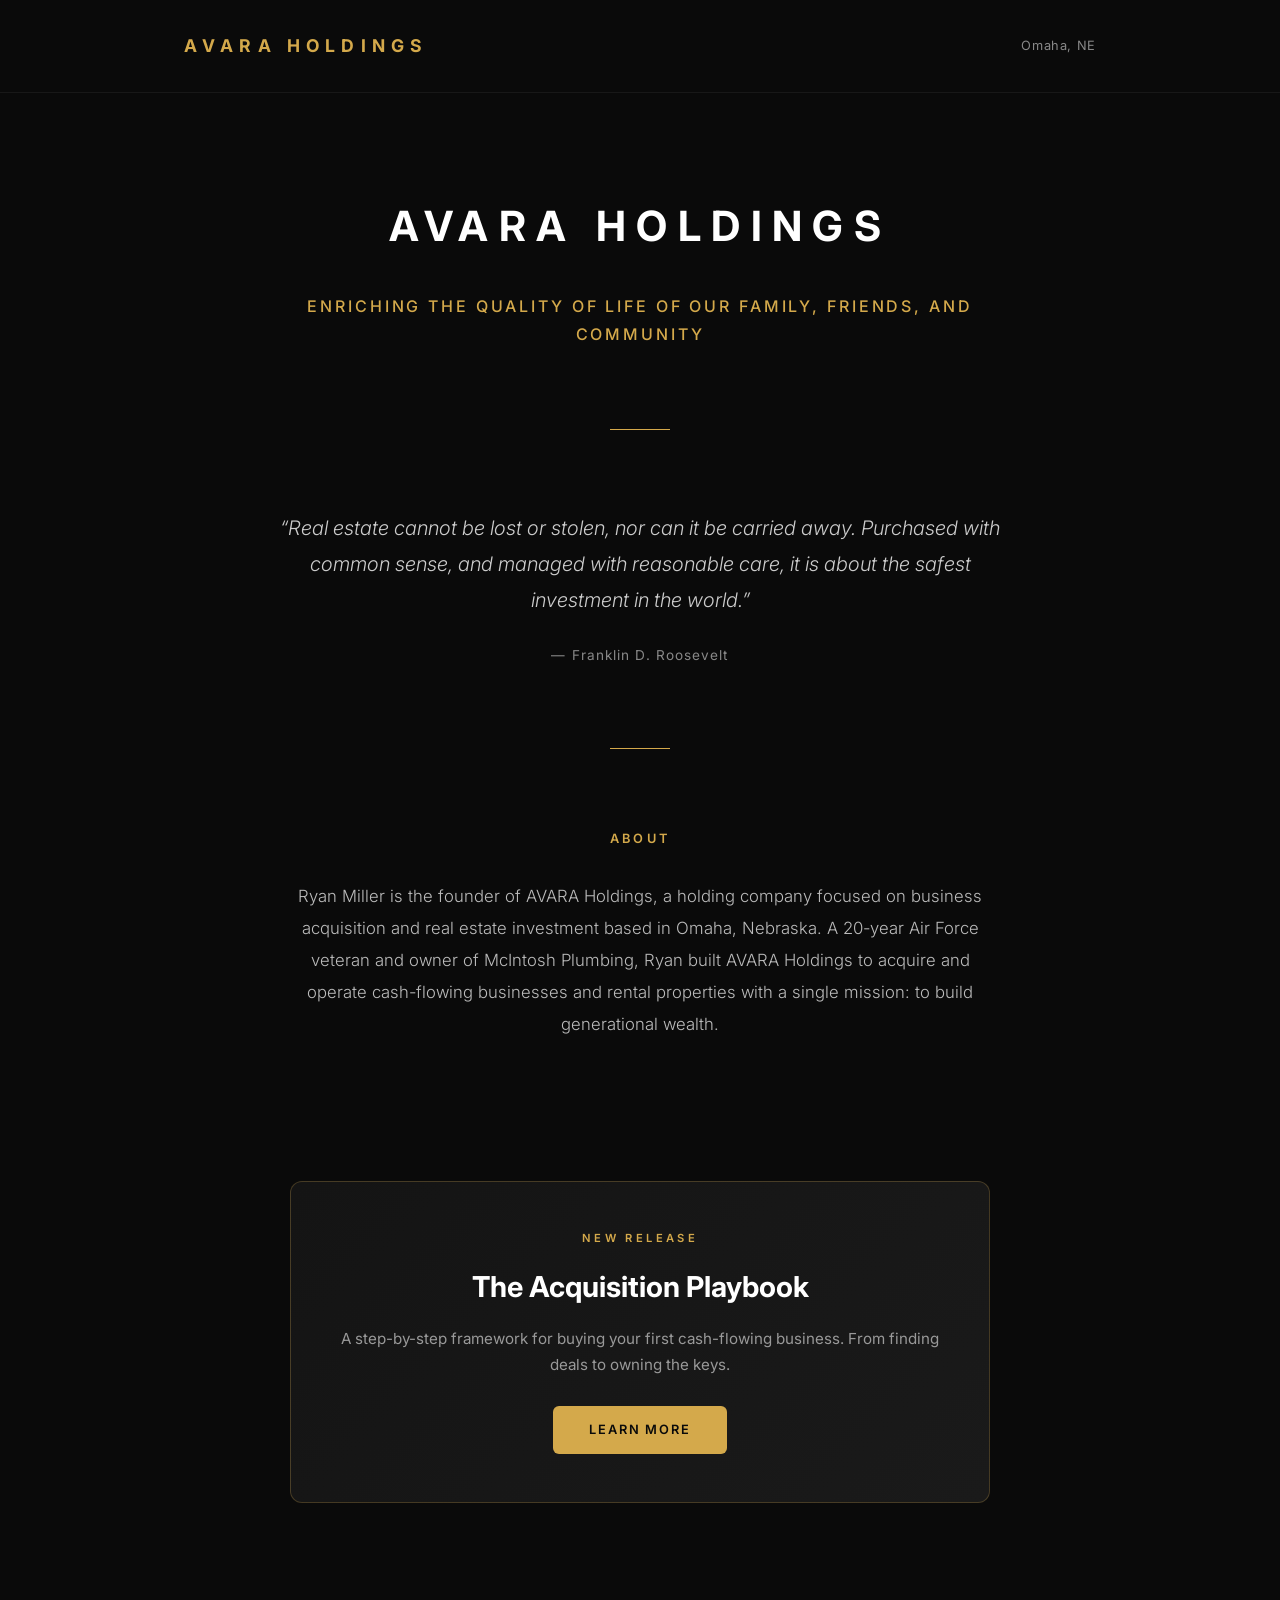
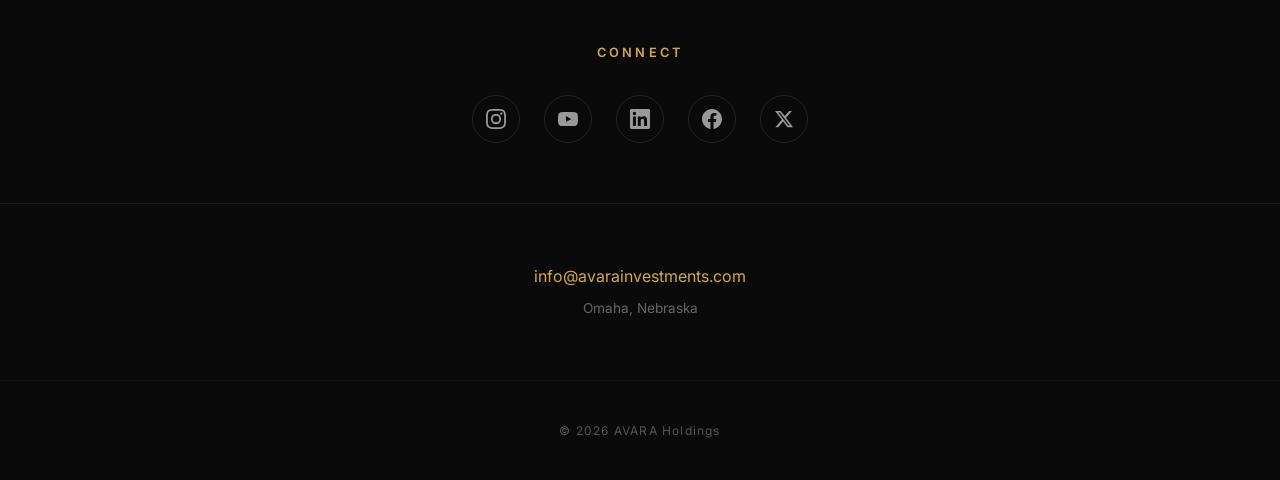
==== index.html @ 90731665 "Initial AVARA Holdings site with playbook sales page" ====
<!DOCTYPE html>
<html lang="en">
<head>
<meta charset="UTF-8">
<meta name="viewport" content="width=device-width, initial-scale=1.0">
<title>AVARA Holdings — Business Acquisition & Real Estate Investment</title>
<meta name="description" content="AVARA Holdings is a holding company focused on business acquisition and real estate investment based in Omaha, Nebraska. Founded by Ryan Miller.">
<link rel="preconnect" href="https://fonts.googleapis.com">
<link rel="preconnect" href="https://fonts.gstatic.com" crossorigin>
<link href="https://fonts.googleapis.com/css2?family=Inter:wght@300;400;500;600;700&display=swap" rel="stylesheet">
<style>
*, *::before, *::after { margin: 0; padding: 0; box-sizing: border-box; }
html { scroll-behavior: smooth; }
body {
  font-family: "Inter", -apple-system, BlinkMacSystemFont, sans-serif;
  background: #0a0a0a;
  color: #e8e8e8;
  line-height: 1.6;
  -webkit-font-smoothing: antialiased;
}
a { color: inherit; text-decoration: none; }

.container {
  max-width: 960px;
  margin: 0 auto;
  padding: 0 24px;
}

/* NAV */
nav {
  padding: 32px 0;
  border-bottom: 1px solid rgba(255,255,255,0.06);
}
nav .container {
  display: flex;
  justify-content: space-between;
  align-items: center;
}
.logo {
  font-size: 1.1rem;
  font-weight: 700;
  letter-spacing: 0.35em;
  color: #d4a94b;
}
.nav-contact {
  font-size: 0.8rem;
  color: #888;
  letter-spacing: 0.05em;
}

/* HERO */
.hero {
  padding: 100px 0 80px;
  text-align: center;
}
.hero h1 {
  font-size: clamp(1.8rem, 4vw, 2.6rem);
  font-weight: 700;
  letter-spacing: 0.25em;
  color: #fff;
  margin-bottom: 32px;
}
.mission {
  font-size: clamp(0.85rem, 2vw, 1rem);
  font-weight: 500;
  letter-spacing: 0.18em;
  color: #d4a94b;
  text-transform: uppercase;
  max-width: 700px;
  margin: 0 auto;
  line-height: 1.8;
}

/* DIVIDER */
.divider {
  width: 60px;
  height: 1px;
  background: #d4a94b;
  margin: 0 auto;
}

/* QUOTE */
.quote-section {
  padding: 80px 0;
  text-align: center;
}
.quote-section blockquote {
  font-size: clamp(1rem, 2.5vw, 1.25rem);
  font-weight: 300;
  font-style: italic;
  color: #ccc;
  max-width: 720px;
  margin: 0 auto 24px;
  line-height: 1.8;
}
.quote-section cite {
  font-size: 0.85rem;
  font-style: normal;
  color: #888;
  letter-spacing: 0.08em;
}

/* ABOUT */
.about-section {
  padding: 80px 0;
}
.about-section h2 {
  font-size: 0.8rem;
  font-weight: 600;
  letter-spacing: 0.25em;
  text-transform: uppercase;
  color: #d4a94b;
  margin-bottom: 32px;
  text-align: center;
}
.about-text {
  font-size: 1.05rem;
  font-weight: 300;
  color: #bbb;
  max-width: 700px;
  margin: 0 auto;
  text-align: center;
  line-height: 1.9;
}

/* PLAYBOOK CARD */
.playbook-section {
  padding: 60px 0 80px;
}
.playbook-card {
  display: block;
  background: linear-gradient(135deg, #141414 0%, #1a1a1a 100%);
  border: 1px solid rgba(212, 169, 75, 0.25);
  border-radius: 12px;
  padding: 48px 40px;
  text-align: center;
  transition: border-color 0.3s ease, transform 0.2s ease;
  max-width: 700px;
  margin: 0 auto;
}
.playbook-card:hover {
  border-color: rgba(212, 169, 75, 0.5);
  transform: translateY(-2px);
}
.playbook-label {
  font-size: 0.7rem;
  font-weight: 600;
  letter-spacing: 0.3em;
  text-transform: uppercase;
  color: #d4a94b;
  margin-bottom: 16px;
}
.playbook-card h3 {
  font-size: clamp(1.4rem, 3vw, 1.8rem);
  font-weight: 700;
  color: #fff;
  margin-bottom: 16px;
}
.playbook-card p {
  font-size: 0.95rem;
  color: #999;
  margin-bottom: 28px;
  line-height: 1.7;
}
.playbook-btn {
  display: inline-block;
  background: #d4a94b;
  color: #0a0a0a;
  font-size: 0.8rem;
  font-weight: 600;
  letter-spacing: 0.15em;
  text-transform: uppercase;
  padding: 14px 36px;
  border-radius: 6px;
  transition: background 0.3s ease;
}
.playbook-btn:hover {
  background: #e0b85c;
}

/* SOCIAL */
.social-section {
  padding: 60px 0;
  text-align: center;
}
.social-section h2 {
  font-size: 0.8rem;
  font-weight: 600;
  letter-spacing: 0.25em;
  text-transform: uppercase;
  color: #d4a94b;
  margin-bottom: 32px;
}
.social-links {
  display: flex;
  justify-content: center;
  gap: 24px;
  flex-wrap: wrap;
}
.social-link {
  display: flex;
  align-items: center;
  justify-content: center;
  width: 48px;
  height: 48px;
  border: 1px solid rgba(255,255,255,0.1);
  border-radius: 50%;
  transition: border-color 0.3s ease, background 0.3s ease;
}
.social-link:hover {
  border-color: #d4a94b;
  background: rgba(212, 169, 75, 0.08);
}
.social-link svg {
  width: 20px;
  height: 20px;
  fill: #999;
  transition: fill 0.3s ease;
}
.social-link:hover svg {
  fill: #d4a94b;
}

/* CONTACT */
.contact-section {
  padding: 60px 0;
  text-align: center;
  border-top: 1px solid rgba(255,255,255,0.06);
}
.contact-section a {
  color: #d4a94b;
  transition: color 0.3s ease;
}
.contact-section a:hover {
  color: #e0b85c;
}
.contact-email {
  font-size: 1rem;
  margin-bottom: 8px;
}
.contact-location {
  font-size: 0.85rem;
  color: #666;
}

/* FOOTER */
footer {
  padding: 40px 0;
  text-align: center;
  border-top: 1px solid rgba(255,255,255,0.04);
}
footer p {
  font-size: 0.75rem;
  color: #555;
  letter-spacing: 0.1em;
}
</style>
</head>
<body>

<nav>
  <div class="container">
    <div class="logo">AVARA HOLDINGS</div>
    <div class="nav-contact">Omaha, NE</div>
  </div>
</nav>

<section class="hero">
  <div class="container">
    <h1>AVARA HOLDINGS</h1>
    <p class="mission">Enriching the quality of life of our family, friends, and community</p>
  </div>
</section>

<div class="divider"></div>

<section class="quote-section">
  <div class="container">
    <blockquote>
      &ldquo;Real estate cannot be lost or stolen, nor can it be carried away. Purchased with common sense, and managed with reasonable care, it is about the safest investment in the world.&rdquo;
    </blockquote>
    <cite>&mdash; Franklin D. Roosevelt</cite>
  </div>
</section>

<div class="divider"></div>

<section class="about-section">
  <div class="container">
    <h2>About</h2>
    <p class="about-text">
      Ryan Miller is the founder of AVARA Holdings, a holding company focused on business acquisition and real estate investment based in Omaha, Nebraska. A 20-year Air Force veteran and owner of McIntosh Plumbing, Ryan built AVARA Holdings to acquire and operate cash-flowing businesses and rental properties with a single mission: to build generational wealth.
    </p>
  </div>
</section>

<section class="playbook-section">
  <div class="container">
    <a href="https://playbook.avarainvestments.com" class="playbook-card">
      <div class="playbook-label">New Release</div>
      <h3>The Acquisition Playbook</h3>
      <p>A step-by-step framework for buying your first cash-flowing business. From finding deals to owning the keys.</p>
      <span class="playbook-btn">Learn More</span>
    </a>
  </div>
</section>

<section class="social-section">
  <div class="container">
    <h2>Connect</h2>
    <div class="social-links">
      <a href="https://instagram.com/ryanlmillerinvests" target="_blank" rel="noopener" class="social-link" aria-label="Instagram">
        <svg viewBox="0 0 24 24"><path d="M12 2.163c3.204 0 3.584.012 4.85.07 3.252.148 4.771 1.691 4.919 4.919.058 1.265.069 1.645.069 4.849 0 3.205-.012 3.584-.069 4.849-.149 3.225-1.664 4.771-4.919 4.919-1.266.058-1.644.07-4.85.07-3.204 0-3.584-.012-4.849-.07-3.26-.149-4.771-1.699-4.919-4.92-.058-1.265-.07-1.644-.07-4.849 0-3.204.013-3.583.07-4.849.149-3.227 1.664-4.771 4.919-4.919 1.266-.057 1.645-.069 4.849-.069zM12 0C8.741 0 8.333.014 7.053.072 2.695.272.273 2.69.073 7.052.014 8.333 0 8.741 0 12c0 3.259.014 3.668.072 4.948.2 4.358 2.618 6.78 6.98 6.98C8.333 23.986 8.741 24 12 24c3.259 0 3.668-.014 4.948-.072 4.354-.2 6.782-2.618 6.979-6.98.059-1.28.073-1.689.073-4.948 0-3.259-.014-3.667-.072-4.947-.196-4.354-2.617-6.78-6.979-6.98C15.668.014 15.259 0 12 0zm0 5.838a6.162 6.162 0 100 12.324 6.162 6.162 0 000-12.324zM12 16a4 4 0 110-8 4 4 0 010 8zm6.406-11.845a1.44 1.44 0 100 2.881 1.44 1.44 0 000-2.881z"/></svg>
      </a>
      <a href="https://youtube.com/@freedomfighterpodcast" target="_blank" rel="noopener" class="social-link" aria-label="YouTube">
        <svg viewBox="0 0 24 24"><path d="M23.498 6.186a3.016 3.016 0 00-2.122-2.136C19.505 3.545 12 3.545 12 3.545s-7.505 0-9.377.505A3.017 3.017 0 00.502 6.186C0 8.07 0 12 0 12s0 3.93.502 5.814a3.016 3.016 0 002.122 2.136c1.871.505 9.376.505 9.376.505s7.505 0 9.377-.505a3.015 3.015 0 002.122-2.136C24 15.93 24 12 24 12s0-3.93-.502-5.814zM9.545 15.568V8.432L15.818 12l-6.273 3.568z"/></svg>
      </a>
      <a href="https://linkedin.com/in/ryan-miller-pmp-3b0663103" target="_blank" rel="noopener" class="social-link" aria-label="LinkedIn">
        <svg viewBox="0 0 24 24"><path d="M20.447 20.452h-3.554v-5.569c0-1.328-.027-3.037-1.852-3.037-1.853 0-2.136 1.445-2.136 2.939v5.667H9.351V9h3.414v1.561h.046c.477-.9 1.637-1.85 3.37-1.85 3.601 0 4.267 2.37 4.267 5.455v6.286zM5.337 7.433a2.062 2.062 0 01-2.063-2.065 2.064 2.064 0 112.063 2.065zm1.782 13.019H3.555V9h3.564v11.452zM22.225 0H1.771C.792 0 0 .774 0 1.729v20.542C0 23.227.792 24 1.771 24h20.451C23.2 24 24 23.227 24 22.271V1.729C24 .774 23.2 0 22.222 0h.003z"/></svg>
      </a>
      <a href="https://facebook.com/ryanlmillerinvests" target="_blank" rel="noopener" class="social-link" aria-label="Facebook">
        <svg viewBox="0 0 24 24"><path d="M24 12.073c0-6.627-5.373-12-12-12s-12 5.373-12 12c0 5.99 4.388 10.954 10.125 11.854v-8.385H7.078v-3.47h3.047V9.43c0-3.007 1.792-4.669 4.533-4.669 1.312 0 2.686.235 2.686.235v2.953H15.83c-1.491 0-1.956.925-1.956 1.874v2.25h3.328l-.532 3.47h-2.796v8.385C19.612 23.027 24 18.062 24 12.073z"/></svg>
      </a>
      <a href="https://x.com/ryanlmiller81" target="_blank" rel="noopener" class="social-link" aria-label="X">
        <svg viewBox="0 0 24 24"><path d="M18.244 2.25h3.308l-7.227 8.26 8.502 11.24H16.17l-5.214-6.817L4.99 21.75H1.68l7.73-8.835L1.254 2.25H8.08l4.713 6.231zm-1.161 17.52h1.833L7.084 4.126H5.117z"/></svg>
      </a>
    </div>
  </div>
</section>

<section class="contact-section">
  <div class="container">
    <p class="contact-email"><a href="mailto:info@avarainvestments.com">info@avarainvestments.com</a></p>
    <p class="contact-location">Omaha, Nebraska</p>
  </div>
</section>

<footer>
  <div class="container">
    <p>&copy; 2026 AVARA Holdings</p>
  </div>
</footer>

</body>
</html>
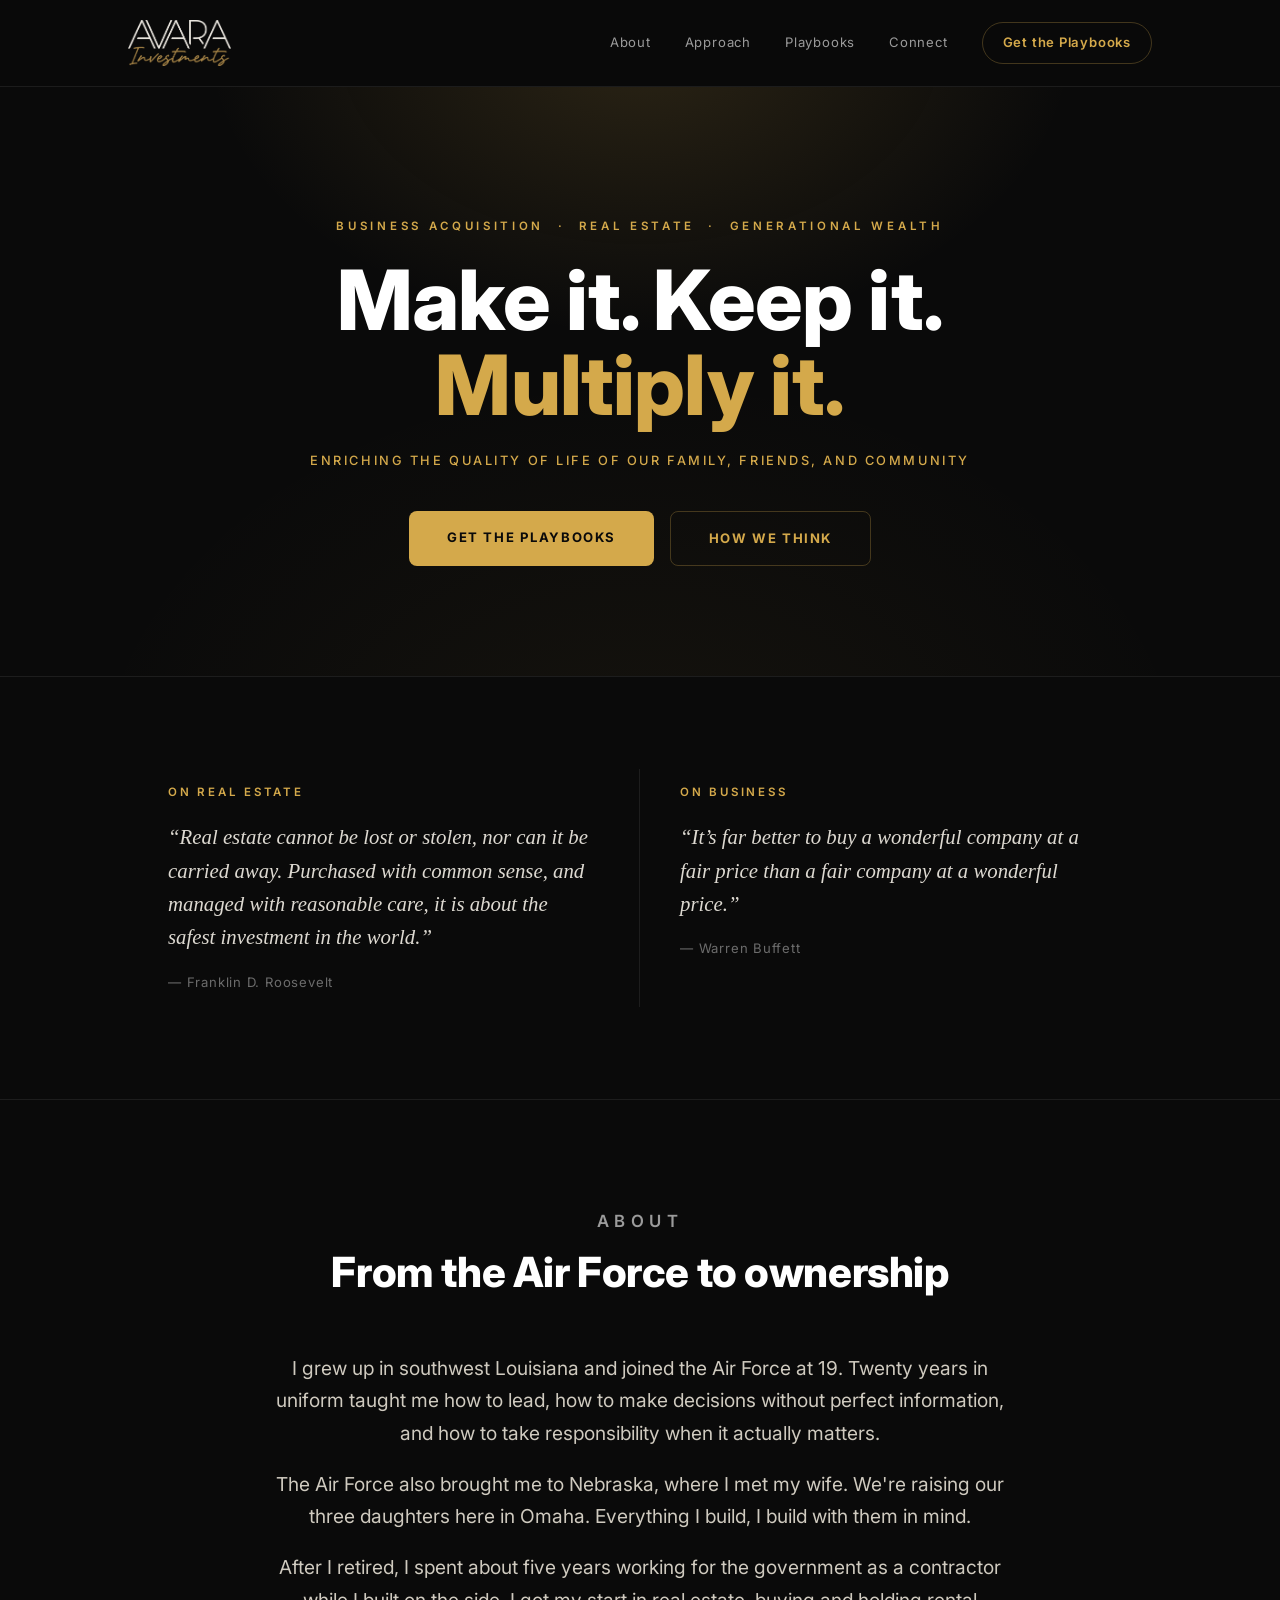
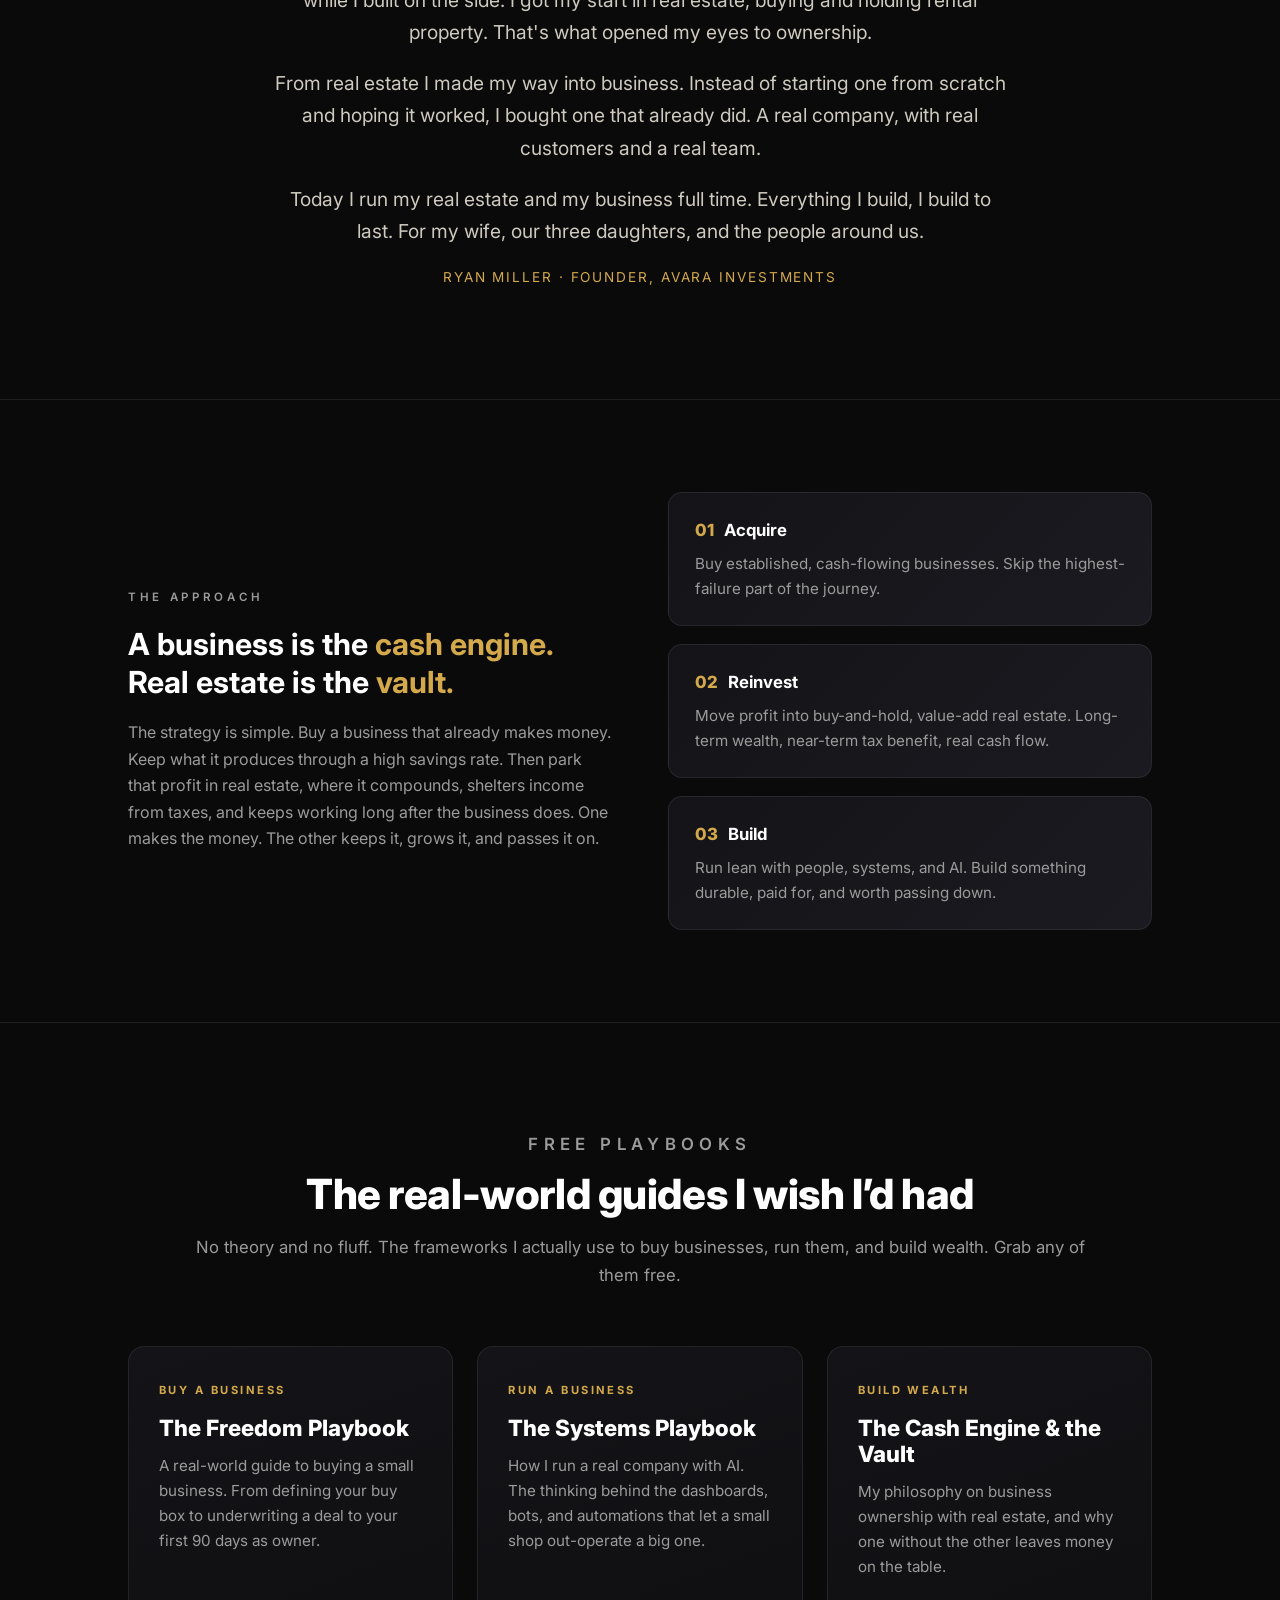
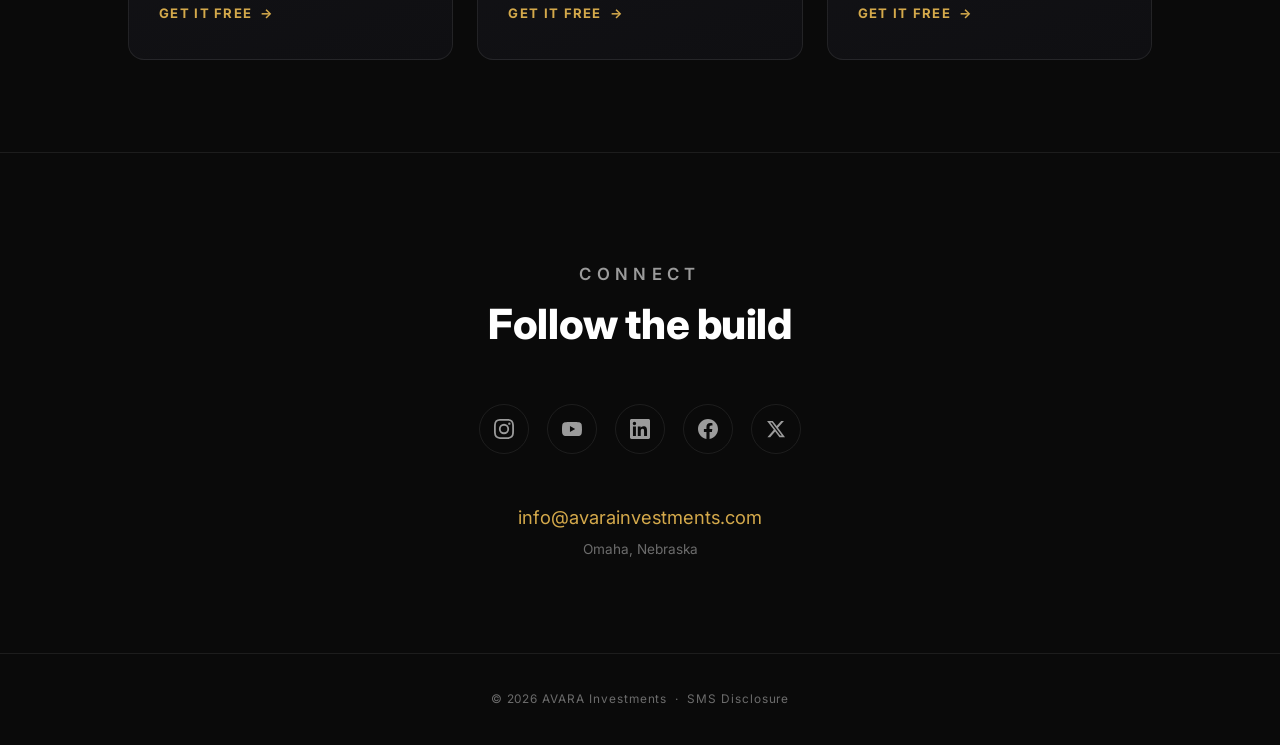
==== commit 5ccee349: "WIP redesign: new homepage, AVARA Investments logo, 3 uniform magnet PDFs Not yet live. Homepage (he" ====
--- a/index.html
+++ b/index.html
@@ -3,311 +3,127 @@
 <head>
 <meta charset="UTF-8">
 <meta name="viewport" content="width=device-width, initial-scale=1.0">
-<title>AVARA Holdings — Business Acquisition & Real Estate Investment</title>
-<meta name="description" content="AVARA Holdings is a holding company focused on business acquisition and real estate investment based in Omaha, Nebraska. Founded by Ryan Miller.">
+<title>AVARA Investments — Business Acquisition & Real Estate Investment</title>
+<meta name="description" content="AVARA Investments buys cash-flowing businesses, reinvests in real estate, and builds generational wealth. Founded by Ryan Miller in Omaha, Nebraska.">
 <link rel="preconnect" href="https://fonts.googleapis.com">
 <link rel="preconnect" href="https://fonts.gstatic.com" crossorigin>
-<link href="https://fonts.googleapis.com/css2?family=Inter:wght@300;400;500;600;700&display=swap" rel="stylesheet">
-<style>
-*, *::before, *::after { margin: 0; padding: 0; box-sizing: border-box; }
-html { scroll-behavior: smooth; }
-body {
-  font-family: "Inter", -apple-system, BlinkMacSystemFont, sans-serif;
-  background: #0a0a0a;
-  color: #e8e8e8;
-  line-height: 1.6;
-  -webkit-font-smoothing: antialiased;
-}
-a { color: inherit; text-decoration: none; }
-
-.container {
-  max-width: 960px;
-  margin: 0 auto;
-  padding: 0 24px;
-}
-
-/* NAV */
-nav {
-  padding: 32px 0;
-  border-bottom: 1px solid rgba(255,255,255,0.06);
-}
-nav .container {
-  display: flex;
-  justify-content: space-between;
-  align-items: center;
-}
-.logo {
-  font-size: 1.1rem;
-  font-weight: 700;
-  letter-spacing: 0.35em;
-  color: #d4a94b;
-}
-.nav-contact {
-  font-size: 0.8rem;
-  color: #888;
-  letter-spacing: 0.05em;
-}
-
-/* HERO */
-.hero {
-  padding: 100px 0 80px;
-  text-align: center;
-}
-.hero h1 {
-  font-size: clamp(1.8rem, 4vw, 2.6rem);
-  font-weight: 700;
-  letter-spacing: 0.25em;
-  color: #fff;
-  margin-bottom: 32px;
-}
-.mission {
-  font-size: clamp(0.85rem, 2vw, 1rem);
-  font-weight: 500;
-  letter-spacing: 0.18em;
-  color: #d4a94b;
-  text-transform: uppercase;
-  max-width: 700px;
-  margin: 0 auto;
-  line-height: 1.8;
-}
-
-/* DIVIDER */
-.divider {
-  width: 60px;
-  height: 1px;
-  background: #d4a94b;
-  margin: 0 auto;
-}
-
-/* QUOTE */
-.quote-section {
-  padding: 80px 0;
-  text-align: center;
-}
-.quote-section blockquote {
-  font-size: clamp(1rem, 2.5vw, 1.25rem);
-  font-weight: 300;
-  font-style: italic;
-  color: #ccc;
-  max-width: 720px;
-  margin: 0 auto 24px;
-  line-height: 1.8;
-}
-.quote-section cite {
-  font-size: 0.85rem;
-  font-style: normal;
-  color: #888;
-  letter-spacing: 0.08em;
-}
-
-/* ABOUT */
-.about-section {
-  padding: 80px 0;
-}
-.about-section h2 {
-  font-size: 0.8rem;
-  font-weight: 600;
-  letter-spacing: 0.25em;
-  text-transform: uppercase;
-  color: #d4a94b;
-  margin-bottom: 32px;
-  text-align: center;
-}
-.about-text {
-  font-size: 1.05rem;
-  font-weight: 300;
-  color: #bbb;
-  max-width: 700px;
-  margin: 0 auto;
-  text-align: center;
-  line-height: 1.9;
-}
-
-/* PLAYBOOK CARD */
-.playbook-section {
-  padding: 60px 0 80px;
-}
-.playbook-card {
-  display: block;
-  background: linear-gradient(135deg, #141414 0%, #1a1a1a 100%);
-  border: 1px solid rgba(212, 169, 75, 0.25);
-  border-radius: 12px;
-  padding: 48px 40px;
-  text-align: center;
-  transition: border-color 0.3s ease, transform 0.2s ease;
-  max-width: 700px;
-  margin: 0 auto;
-}
-.playbook-card:hover {
-  border-color: rgba(212, 169, 75, 0.5);
-  transform: translateY(-2px);
-}
-.playbook-label {
-  font-size: 0.7rem;
-  font-weight: 600;
-  letter-spacing: 0.3em;
-  text-transform: uppercase;
-  color: #d4a94b;
-  margin-bottom: 16px;
-}
-.playbook-card h3 {
-  font-size: clamp(1.4rem, 3vw, 1.8rem);
-  font-weight: 700;
-  color: #fff;
-  margin-bottom: 16px;
-}
-.playbook-card p {
-  font-size: 0.95rem;
-  color: #999;
-  margin-bottom: 28px;
-  line-height: 1.7;
-}
-.playbook-btn {
-  display: inline-block;
-  background: #d4a94b;
-  color: #0a0a0a;
-  font-size: 0.8rem;
-  font-weight: 600;
-  letter-spacing: 0.15em;
-  text-transform: uppercase;
-  padding: 14px 36px;
-  border-radius: 6px;
-  transition: background 0.3s ease;
-}
-.playbook-btn:hover {
-  background: #e0b85c;
-}
-
-/* SOCIAL */
-.social-section {
-  padding: 60px 0;
-  text-align: center;
-}
-.social-section h2 {
-  font-size: 0.8rem;
-  font-weight: 600;
-  letter-spacing: 0.25em;
-  text-transform: uppercase;
-  color: #d4a94b;
-  margin-bottom: 32px;
-}
-.social-links {
-  display: flex;
-  justify-content: center;
-  gap: 24px;
-  flex-wrap: wrap;
-}
-.social-link {
-  display: flex;
-  align-items: center;
-  justify-content: center;
-  width: 48px;
-  height: 48px;
-  border: 1px solid rgba(255,255,255,0.1);
-  border-radius: 50%;
-  transition: border-color 0.3s ease, background 0.3s ease;
-}
-.social-link:hover {
-  border-color: #d4a94b;
-  background: rgba(212, 169, 75, 0.08);
-}
-.social-link svg {
-  width: 20px;
-  height: 20px;
-  fill: #999;
-  transition: fill 0.3s ease;
-}
-.social-link:hover svg {
-  fill: #d4a94b;
-}
-
-/* CONTACT */
-.contact-section {
-  padding: 60px 0;
-  text-align: center;
-  border-top: 1px solid rgba(255,255,255,0.06);
-}
-.contact-section a {
-  color: #d4a94b;
-  transition: color 0.3s ease;
-}
-.contact-section a:hover {
-  color: #e0b85c;
-}
-.contact-email {
-  font-size: 1rem;
-  margin-bottom: 8px;
-}
-.contact-location {
-  font-size: 0.85rem;
-  color: #666;
-}
-
-/* FOOTER */
-footer {
-  padding: 40px 0;
-  text-align: center;
-  border-top: 1px solid rgba(255,255,255,0.04);
-}
-footer p {
-  font-size: 0.75rem;
-  color: #555;
-  letter-spacing: 0.1em;
-}
-</style>
+<link href="https://fonts.googleapis.com/css2?family=Inter:wght@300;400;500;600;700;800&display=swap" rel="stylesheet">
+<link rel="stylesheet" href="assets/site.css">
 </head>
 <body>
 
 <nav>
   <div class="container">
-    <div class="logo">AVARA HOLDINGS</div>
-    <div class="nav-contact">Omaha, NE</div>
+    <a href="/" class="logo"><img src="assets/avara-logo-light.png" alt="AVARA Investments"></a>
+    <div class="nav-links">
+      <a href="#about">About</a>
+      <a href="#approach">Approach</a>
+      <a href="#playbooks">Playbooks</a>
+      <a href="#connect">Connect</a>
+      <a href="#playbooks" class="nav-cta">Get the Playbooks</a>
+    </div>
   </div>
 </nav>
 
 <section class="hero">
   <div class="container">
-    <h1>AVARA HOLDINGS</h1>
+    <p class="eyebrow">Business Acquisition &nbsp;·&nbsp; Real Estate &nbsp;·&nbsp; Generational Wealth</p>
+    <h1>Make it. Keep it.<br><span class="accent">Multiply it.</span></h1>
     <p class="mission">Enriching the quality of life of our family, friends, and community</p>
+    <div class="hero-cta">
+      <a href="#playbooks" class="btn">Get the Playbooks</a>
+      <a href="#approach" class="btn btn-ghost">How We Think</a>
+    </div>
   </div>
 </section>
 
-<div class="divider"></div>
-
-<section class="quote-section">
+<section class="band">
   <div class="container">
-    <blockquote>
-      &ldquo;Real estate cannot be lost or stolen, nor can it be carried away. Purchased with common sense, and managed with reasonable care, it is about the safest investment in the world.&rdquo;
-    </blockquote>
-    <cite>&mdash; Franklin D. Roosevelt</cite>
+    <div class="quotes">
+      <div class="quote">
+        <div class="tag">On Real Estate</div>
+        <blockquote>&ldquo;Real estate cannot be lost or stolen, nor can it be carried away. Purchased with common sense, and managed with reasonable care, it is about the safest investment in the world.&rdquo;</blockquote>
+        <cite>&mdash; Franklin D. Roosevelt</cite>
+      </div>
+      <div class="quote">
+        <div class="tag">On Business</div>
+        <blockquote>&ldquo;It&rsquo;s far better to buy a wonderful company at a fair price than a fair company at a wonderful price.&rdquo;</blockquote>
+        <cite>&mdash; Warren Buffett</cite>
+      </div>
+    </div>
   </div>
 </section>
 
-<div class="divider"></div>
-
-<section class="about-section">
+<section class="band" id="about">
   <div class="container">
-    <h2>About</h2>
-    <p class="about-text">
-      Ryan Miller is the founder of AVARA Holdings, a holding company focused on business acquisition and real estate investment based in Omaha, Nebraska. A 20-year Air Force veteran and owner of McIntosh Plumbing, Ryan built AVARA Holdings to acquire and operate cash-flowing businesses and rental properties with a single mission: to build generational wealth.
-    </p>
+    <div class="section-head">
+      <p class="eyebrow">About</p>
+      <h2>From the Air Force to ownership</h2>
+    </div>
+    <div class="about-copy">
+      <p>I grew up in southwest Louisiana and joined the Air Force at 19. Twenty years in uniform taught me how to lead, how to make decisions without perfect information, and how to take responsibility when it actually matters.</p>
+      <p>The Air Force also brought me to Nebraska, where I met my wife. We're raising our three daughters here in Omaha. Everything I build, I build with them in mind.</p>
+      <p>After I retired, I spent about five years working for the government as a contractor while I built on the side. I got my start in real estate, buying and holding rental property. That's what opened my eyes to ownership.</p>
+      <p>From real estate I made my way into business. Instead of starting one from scratch and hoping it worked, I bought one that already did. A real company, with real customers and a real team.</p>
+      <p>Today I run my real estate and my business full time. Everything I build, I build to last. For my wife, our three daughters, and the people around us.</p>
+      <p class="sig">Ryan Miller &middot; Founder, AVARA Investments</p>
+    </div>
   </div>
 </section>
 
-<section class="playbook-section">
+<section class="band" id="approach">
   <div class="container">
-    <a href="https://playbook.avarainvestments.com" class="playbook-card">
-      <div class="playbook-label">New Release</div>
-      <h3>The Acquisition Playbook</h3>
-      <p>A step-by-step framework for buying your first cash-flowing business. From finding deals to owning the keys.</p>
-      <span class="playbook-btn">Learn More</span>
-    </a>
+    <div class="thesis">
+      <div>
+        <p class="eyebrow">The Approach</p>
+        <p class="lead-line">A business is the <span class="accent">cash engine.</span> Real estate is the <span class="accent">vault.</span></p>
+        <p>The strategy is simple. Buy a business that already makes money. Keep what it produces through a high savings rate. Then park that profit in real estate, where it compounds, shelters income from taxes, and keeps working long after the business does. One makes the money. The other keeps it, grows it, and passes it on.</p>
+      </div>
+      <div class="pillars">
+        <div class="pillar"><h4><span>01</span>Acquire</h4><p>Buy established, cash-flowing businesses. Skip the highest-failure part of the journey.</p></div>
+        <div class="pillar"><h4><span>02</span>Reinvest</h4><p>Move profit into buy-and-hold, value-add real estate. Long-term wealth, near-term tax benefit, real cash flow.</p></div>
+        <div class="pillar"><h4><span>03</span>Build</h4><p>Run lean with people, systems, and AI. Build something durable, paid for, and worth passing down.</p></div>
+      </div>
+    </div>
   </div>
 </section>
 
-<section class="social-section">
+<section class="band" id="playbooks">
   <div class="container">
-    <h2>Connect</h2>
+    <div class="section-head">
+      <p class="eyebrow">Free Playbooks</p>
+      <h2>The real-world guides I wish I&rsquo;d had</h2>
+      <p>No theory and no fluff. The frameworks I actually use to buy businesses, run them, and build wealth. Grab any of them free.</p>
+    </div>
+    <div class="magnets">
+      <a href="/freedom-playbook/" class="magnet">
+        <div class="kicker">Buy a Business</div>
+        <h3>The Freedom Playbook</h3>
+        <p>A real-world guide to buying a small business. From defining your buy box to underwriting a deal to your first 90 days as owner.</p>
+        <span class="get">Get it free <span class="arrow">&rarr;</span></span>
+      </a>
+      <a href="/systems-playbook/" class="magnet">
+        <div class="kicker">Run a Business</div>
+        <h3>The Systems Playbook</h3>
+        <p>How I run a real company with AI. The thinking behind the dashboards, bots, and automations that let a small shop out-operate a big one.</p>
+        <span class="get">Get it free <span class="arrow">&rarr;</span></span>
+      </a>
+      <a href="/cash-engine-and-the-vault/" class="magnet">
+        <div class="kicker">Build Wealth</div>
+        <h3>The Cash Engine &amp; the Vault</h3>
+        <p>My philosophy on business ownership with real estate, and why one without the other leaves money on the table.</p>
+        <span class="get">Get it free <span class="arrow">&rarr;</span></span>
+      </a>
+    </div>
+  </div>
+</section>
+
+<section class="band" id="connect">
+  <div class="container">
+    <div class="section-head">
+      <p class="eyebrow">Connect</p>
+      <h2>Follow the build</h2>
+    </div>
     <div class="social-links">
       <a href="https://instagram.com/ryanlmillerinvests" target="_blank" rel="noopener" class="social-link" aria-label="Instagram">
         <svg viewBox="0 0 24 24"><path d="M12 2.163c3.204 0 3.584.012 4.85.07 3.252.148 4.771 1.691 4.919 4.919.058 1.265.069 1.645.069 4.849 0 3.205-.012 3.584-.069 4.849-.149 3.225-1.664 4.771-4.919 4.919-1.266.058-1.644.07-4.85.07-3.204 0-3.584-.012-4.849-.07-3.26-.149-4.771-1.699-4.919-4.92-.058-1.265-.07-1.644-.07-4.849 0-3.204.013-3.583.07-4.849.149-3.227 1.664-4.771 4.919-4.919 1.266-.057 1.645-.069 4.849-.069zM12 0C8.741 0 8.333.014 7.053.072 2.695.272.273 2.69.073 7.052.014 8.333 0 8.741 0 12c0 3.259.014 3.668.072 4.948.2 4.358 2.618 6.78 6.98 6.98C8.333 23.986 8.741 24 12 24c3.259 0 3.668-.014 4.948-.072 4.354-.2 6.782-2.618 6.979-6.98.059-1.28.073-1.689.073-4.948 0-3.259-.014-3.667-.072-4.947-.196-4.354-2.617-6.78-6.979-6.98C15.668.014 15.259 0 12 0zm0 5.838a6.162 6.162 0 100 12.324 6.162 6.162 0 000-12.324zM12 16a4 4 0 110-8 4 4 0 010 8zm6.406-11.845a1.44 1.44 0 100 2.881 1.44 1.44 0 000-2.881z"/></svg>
@@ -325,19 +141,16 @@
         <svg viewBox="0 0 24 24"><path d="M18.244 2.25h3.308l-7.227 8.26 8.502 11.24H16.17l-5.214-6.817L4.99 21.75H1.68l7.73-8.835L1.254 2.25H8.08l4.713 6.231zm-1.161 17.52h1.833L7.084 4.126H5.117z"/></svg>
       </a>
     </div>
-  </div>
-</section>
-
-<section class="contact-section">
-  <div class="container">
-    <p class="contact-email"><a href="mailto:info@avarainvestments.com">info@avarainvestments.com</a></p>
-    <p class="contact-location">Omaha, Nebraska</p>
+    <div class="contact" style="margin-top:48px">
+      <p class="email"><a href="mailto:info@avarainvestments.com">info@avarainvestments.com</a></p>
+      <p class="loc">Omaha, Nebraska</p>
+    </div>
   </div>
 </section>
 
 <footer>
   <div class="container">
-    <p>&copy; 2026 AVARA Holdings</p>
+    <p>&copy; 2026 AVARA Investments &nbsp;·&nbsp; <a href="/sms-disclosure/">SMS Disclosure</a></p>
   </div>
 </footer>
 
--- a/assets/site.css
+++ b/assets/site.css
@@ -0,0 +1,190 @@
+/* AVARA Holdings — shared design system (bold evolution of dark + gold) */
+:root{
+  --bg:#0a0a0a;
+  --bg-2:#0e0e10;
+  --panel:#141418;
+  --panel-2:#1a1a20;
+  --gold:#d4a94b;
+  --gold-bright:#e9c46a;
+  --text:#ece8e1;
+  --muted:#9b9b9b;
+  --dim:#6c6c6c;
+  --line:rgba(255,255,255,0.08);
+  --line-gold:rgba(212,169,75,0.28);
+  --maxw:1080px;
+}
+*,*::before,*::after{margin:0;padding:0;box-sizing:border-box}
+html{scroll-behavior:smooth}
+body{
+  font-family:"Inter",-apple-system,BlinkMacSystemFont,sans-serif;
+  background:var(--bg);
+  color:var(--text);
+  line-height:1.65;
+  -webkit-font-smoothing:antialiased;
+  overflow-x:hidden;
+}
+a{color:inherit;text-decoration:none}
+.container{max-width:var(--maxw);margin:0 auto;padding:0 28px}
+.eyebrow{
+  font-size:.72rem;font-weight:600;letter-spacing:.32em;text-transform:uppercase;
+  color:var(--gold);
+}
+.serif{font-family:Georgia,"Times New Roman",serif}
+
+/* NAV */
+nav{
+  position:sticky;top:0;z-index:50;
+  background:rgba(10,10,10,0.72);
+  backdrop-filter:blur(12px);
+  border-bottom:1px solid var(--line);
+}
+nav .container{display:flex;justify-content:space-between;align-items:center;padding-top:20px;padding-bottom:20px}
+.logo{font-size:1.05rem;font-weight:800;letter-spacing:.34em;color:var(--gold);display:flex;align-items:center}
+.logo img{height:46px;width:auto;display:block}
+.nav-links{display:flex;gap:34px;align-items:center}
+.nav-links a{font-size:.82rem;letter-spacing:.06em;color:var(--muted);transition:color .25s}
+.nav-links a:hover{color:var(--text)}
+.nav-cta{
+  border:1px solid var(--line-gold);border-radius:999px;padding:9px 20px;
+  color:var(--gold)!important;font-weight:600;
+}
+.nav-cta:hover{background:rgba(212,169,75,.1)}
+@media(max-width:720px){.nav-links a:not(.nav-cta){display:none}}
+
+/* HERO */
+.hero{position:relative;padding:130px 0 110px;text-align:center;overflow:hidden}
+.hero::before{
+  content:"";position:absolute;inset:0;z-index:0;
+  background:
+    radial-gradient(620px 420px at 50% -8%,rgba(212,169,75,.16),transparent 70%),
+    radial-gradient(800px 600px at 50% 120%,rgba(212,169,75,.06),transparent 70%);
+  pointer-events:none;
+}
+.hero .container{position:relative;z-index:1}
+.hero h1{
+  font-size:clamp(2.6rem,7.5vw,5.2rem);font-weight:800;line-height:1.02;
+  letter-spacing:-.01em;color:#fff;margin:22px 0 0;
+}
+.hero h1 .accent{color:var(--gold)}
+.hero .lede{
+  font-size:clamp(1.05rem,2.2vw,1.35rem);color:#cfcabf;font-weight:400;
+  max-width:660px;margin:26px auto 0;line-height:1.6;
+}
+.hero .mission{
+  margin-top:22px;font-size:.8rem;letter-spacing:.2em;text-transform:uppercase;
+  color:var(--gold);font-weight:500;
+}
+.btn{
+  display:inline-block;background:var(--gold);color:#0a0a0a;font-size:.82rem;font-weight:700;
+  letter-spacing:.12em;text-transform:uppercase;padding:16px 38px;border-radius:8px;
+  transition:transform .2s,box-shadow .2s,background .2s;border:none;cursor:pointer;
+}
+.btn:hover{background:var(--gold-bright);transform:translateY(-2px);box-shadow:0 12px 30px rgba(212,169,75,.18)}
+.btn-ghost{
+  background:transparent;color:var(--gold);border:1px solid var(--line-gold);
+}
+.btn-ghost:hover{background:rgba(212,169,75,.08);box-shadow:none}
+.hero-cta{margin-top:40px;display:flex;gap:16px;justify-content:center;flex-wrap:wrap}
+
+/* SECTION SHELL */
+section{position:relative}
+.band{padding:92px 0;border-top:1px solid var(--line)}
+.section-head{text-align:center;max-width:680px;margin:0 auto 56px}
+.section-head h2{font-size:clamp(1.8rem,4vw,2.6rem);font-weight:800;color:#fff;letter-spacing:-.01em;margin-top:14px;line-height:1.1}
+#playbooks .section-head{max-width:900px}
+@media(min-width:780px){#playbooks .section-head h2{white-space:nowrap}}
+.section-head p{color:var(--muted);margin-top:16px;font-size:1.05rem}
+
+/* PAIRED QUOTES */
+.quotes{display:grid;grid-template-columns:1fr 1fr;gap:0}
+.quote{padding:14px 40px}
+.quote:first-child{border-right:1px solid var(--line)}
+.quote .tag{font-size:.72rem;font-weight:600;letter-spacing:.24em;text-transform:uppercase;color:var(--gold);margin-bottom:18px}
+.quote blockquote{font-family:Georgia,serif;font-style:italic;font-size:clamp(1.05rem,1.8vw,1.3rem);color:#ddd9d1;line-height:1.6}
+.quote cite{display:block;margin-top:18px;font-style:normal;font-size:.82rem;letter-spacing:.06em;color:var(--dim)}
+@media(max-width:760px){
+  .quotes{grid-template-columns:1fr;gap:48px}
+  .quote:first-child{border-right:none;border-bottom:1px solid var(--line);padding-bottom:48px}
+}
+
+/* ABOUT / THESIS */
+.thesis{display:grid;grid-template-columns:1fr 1fr;gap:56px;align-items:center}
+.thesis .lead-line{font-size:clamp(1.4rem,2.6vw,1.9rem);font-weight:700;color:#fff;line-height:1.25}
+.thesis .lead-line .accent{color:var(--gold)}
+.thesis p{color:var(--muted);margin-top:18px}
+.thesis .pillars{display:flex;flex-direction:column;gap:18px}
+.pillar{background:linear-gradient(135deg,var(--panel),var(--panel-2));border:1px solid var(--line);border-radius:14px;padding:24px 26px}
+.pillar h4{font-size:1.05rem;color:#fff;margin-bottom:6px}
+.pillar h4 span{color:var(--gold);font-weight:800;margin-right:10px}
+.pillar p{margin-top:4px;font-size:.95rem;color:var(--muted)}
+@media(max-width:820px){.thesis{grid-template-columns:1fr;gap:36px}}
+
+/* MAGNET CARDS */
+.magnets{display:grid;grid-template-columns:repeat(3,1fr);gap:24px}
+.magnet{
+  display:flex;flex-direction:column;background:linear-gradient(160deg,var(--panel),#0f0f12);
+  border:1px solid var(--line);border-radius:16px;padding:34px 30px;transition:border-color .3s,transform .25s;
+}
+.magnet:hover{border-color:var(--line-gold);transform:translateY(-4px)}
+.magnet .kicker{font-size:.7rem;font-weight:700;letter-spacing:.22em;text-transform:uppercase;color:var(--gold);margin-bottom:16px}
+.magnet h3{font-size:1.4rem;font-weight:800;color:#fff;line-height:1.15;margin-bottom:12px}
+.magnet p{color:var(--muted);font-size:.95rem;flex-grow:1}
+.magnet .get{margin-top:24px;font-size:.82rem;font-weight:700;letter-spacing:.1em;text-transform:uppercase;color:var(--gold);display:inline-flex;align-items:center;gap:8px}
+.magnet .get .arrow{transition:transform .25s}
+.magnet:hover .get .arrow{transform:translateX(5px)}
+.magnet.flagship{border-color:var(--line-gold);position:relative}
+.magnet.flagship::after{content:"Flagship";position:absolute;top:18px;right:20px;font-size:.62rem;letter-spacing:.18em;text-transform:uppercase;color:#0a0a0a;background:var(--gold);padding:4px 10px;border-radius:999px;font-weight:700}
+@media(max-width:880px){.magnets{grid-template-columns:1fr;max-width:460px;margin:0 auto}}
+
+/* ABOUT */
+.about-copy{max-width:740px;margin:0 auto;text-align:center}
+.about-copy p{font-size:clamp(1.05rem,1.7vw,1.2rem);color:#cfcabf;margin-bottom:18px;line-height:1.7}
+.about-copy .sig{font-size:.85rem;letter-spacing:.14em;text-transform:uppercase;color:var(--gold);margin-top:8px}
+
+/* SOCIAL */
+.social-links{display:flex;justify-content:center;gap:18px;flex-wrap:wrap}
+.social-link{display:flex;align-items:center;justify-content:center;width:50px;height:50px;border:1px solid var(--line);border-radius:50%;transition:border-color .3s,background .3s}
+.social-link:hover{border-color:var(--gold);background:rgba(212,169,75,.08)}
+.social-link svg{width:20px;height:20px;fill:var(--muted);transition:fill .3s}
+.social-link:hover svg{fill:var(--gold)}
+
+/* CONTACT + FOOTER */
+.contact{text-align:center}
+.contact a{color:var(--gold)}
+.contact a:hover{color:var(--gold-bright)}
+.contact .email{font-size:1.15rem;margin-bottom:6px}
+.contact .loc{font-size:.85rem;color:var(--dim)}
+footer{padding:36px 0;text-align:center;border-top:1px solid var(--line)}
+footer p{font-size:.74rem;color:var(--dim);letter-spacing:.08em}
+footer a{color:var(--dim)}
+footer a:hover{color:var(--muted)}
+
+/* LEAD CAPTURE PAGES */
+.lp-hero{padding:80px 0 40px}
+.lp-grid{display:grid;grid-template-columns:1.1fr .9fr;gap:56px;align-items:start}
+.lp-copy h1{font-size:clamp(2rem,5vw,3.2rem);font-weight:800;color:#fff;line-height:1.05;letter-spacing:-.01em;margin:18px 0}
+.lp-copy .lede{color:#cfcabf;font-size:1.1rem;margin-bottom:28px}
+.lp-list{list-style:none;display:flex;flex-direction:column;gap:14px;margin-top:8px}
+.lp-list li{position:relative;padding-left:30px;color:#d7d3ca}
+.lp-list li::before{content:"";position:absolute;left:0;top:9px;width:9px;height:9px;border-radius:50%;background:var(--gold)}
+.form-card{background:linear-gradient(160deg,var(--panel),#0f0f12);border:1px solid var(--line-gold);border-radius:18px;padding:34px 30px;position:sticky;top:96px}
+.form-card h3{font-size:1.25rem;color:#fff;margin-bottom:6px}
+.form-card .sub{color:var(--muted);font-size:.92rem;margin-bottom:22px}
+.form-card label{display:block;font-size:.74rem;letter-spacing:.12em;text-transform:uppercase;color:var(--muted);margin-bottom:7px}
+.form-card input[type=text],.form-card input[type=email]{
+  width:100%;background:#0b0b0d;border:1px solid var(--line);border-radius:9px;padding:13px 15px;
+  color:var(--text);font-size:1rem;margin-bottom:18px;font-family:inherit;transition:border-color .2s;
+}
+.form-card input:focus{outline:none;border-color:var(--gold)}
+.form-card .btn{width:100%}
+.form-card .fineprint{font-size:.74rem;color:var(--dim);margin-top:16px;text-align:center}
+.hp{position:absolute;left:-9999px;width:1px;height:1px;overflow:hidden}
+.form-msg{margin-top:14px;font-size:.9rem;text-align:center;min-height:1.2em}
+.form-msg.error{color:#e2876a}
+.seg{display:flex;gap:8px;flex-wrap:wrap;margin-bottom:18px}
+.seg input{position:absolute;opacity:0;pointer-events:none}
+.seg label{flex:1;min-width:90px;text-align:center;border:1px solid var(--line);border-radius:9px;padding:10px 6px;font-size:.8rem;letter-spacing:.04em;text-transform:none;color:var(--muted);cursor:pointer;margin:0;transition:all .2s}
+.seg input:checked+label{border-color:var(--gold);color:var(--gold);background:rgba(212,169,75,.08)}
+.back-link{display:inline-block;margin-top:18px;font-size:.82rem;color:var(--muted)}
+.back-link:hover{color:var(--gold)}
+@media(max-width:820px){.lp-grid{grid-template-columns:1fr;gap:36px}.form-card{position:static}}
